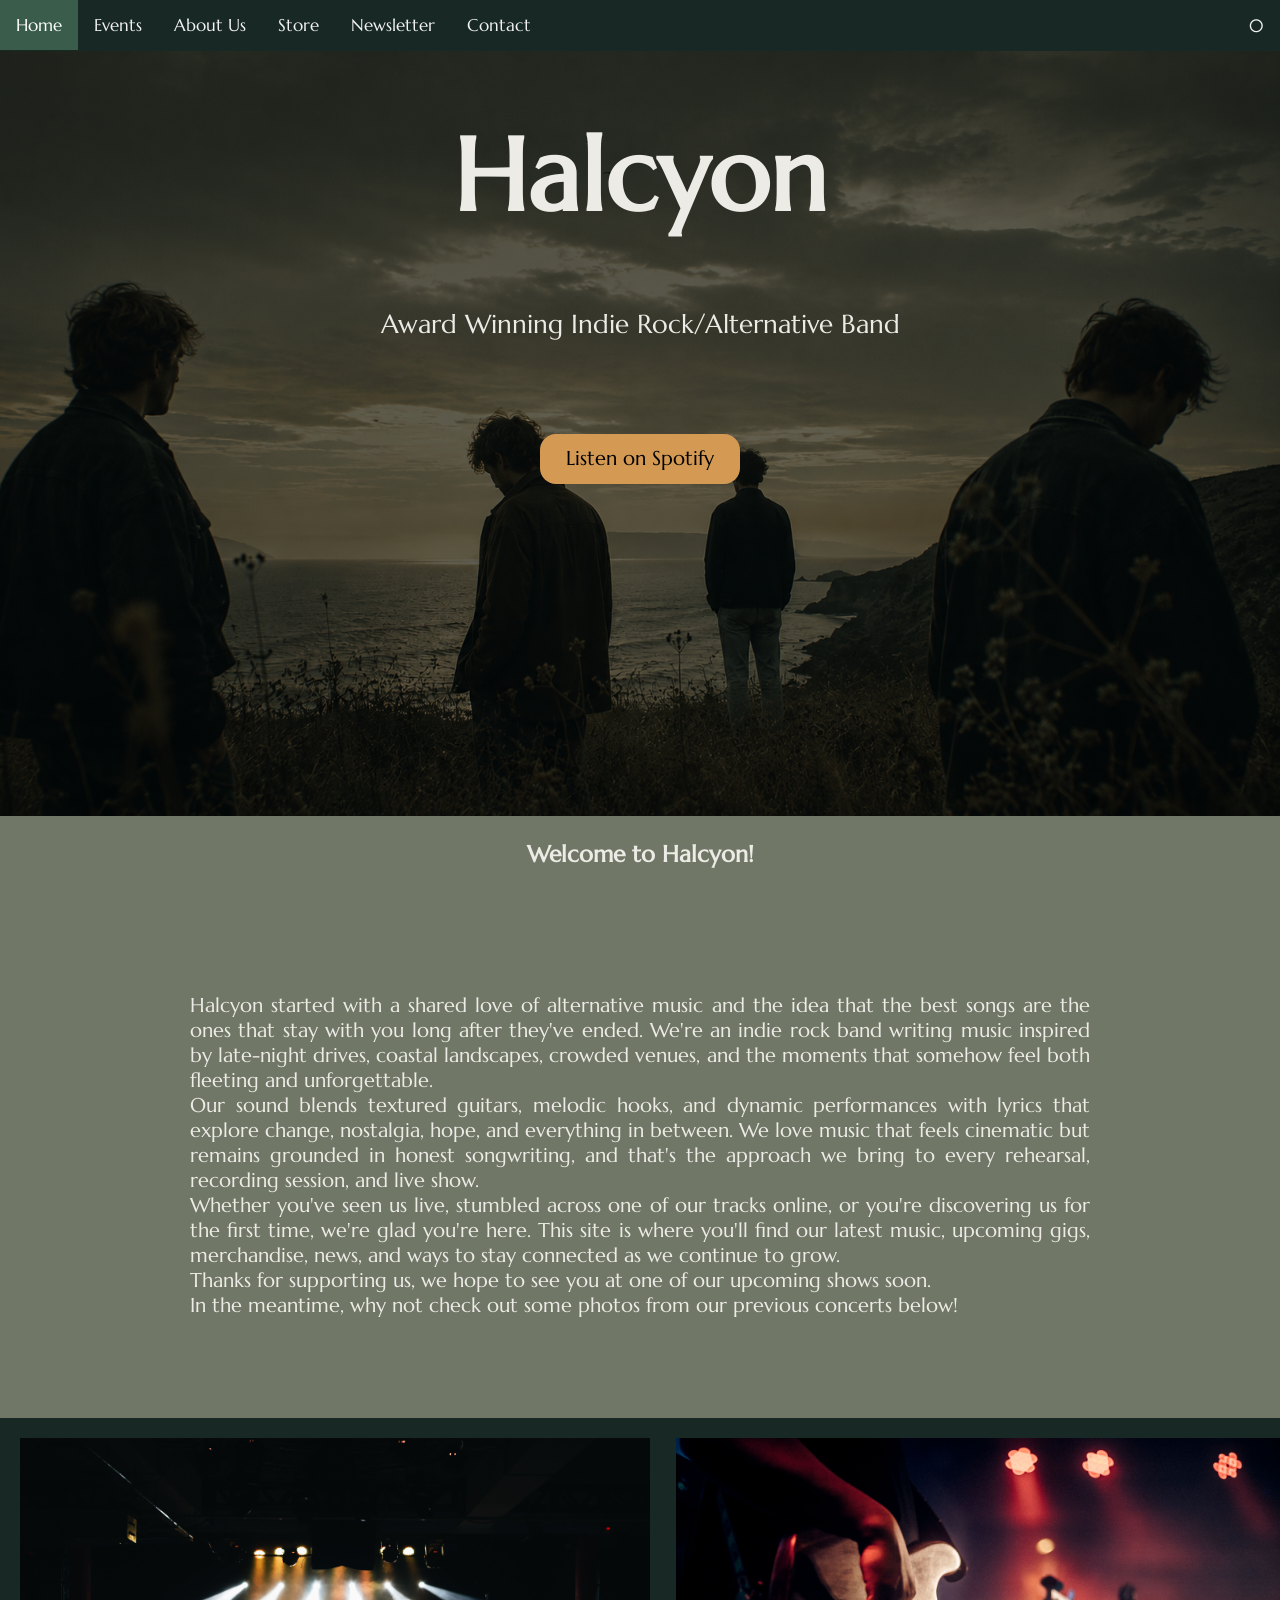
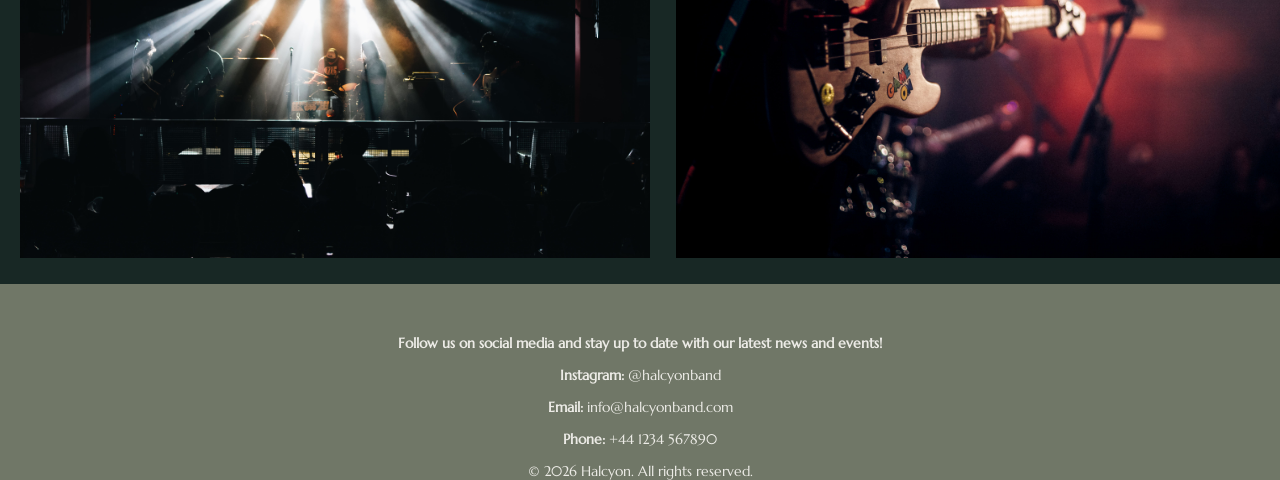
==== index.html @ 04b45594 "Changed header to dynamic" ====
<!DOCTYPE html>
    <head> 
        <script src="https://code.jquery.com/jquery-3.7.1.min.js"></script>
        <script src="js/main.js"></script>
        <link rel="stylesheet" type="text/css" href="css/styles-nav.css">
        <link rel="stylesheet" type="text/css" href="css/styles-home.css">
        <title> Halcyon Home </title>
        <link rel="icon" type="image/png" sizes="50x50" href="images/favicon.png">
        <link href='https://fonts.googleapis.com/css?family=Marcellus' rel='stylesheet'>
    </head>
    <body data-page="home">
        <div class="top-nav" id="siteHeader"></div>
        <div class = "hero-image">
            <div class = "hero-text">
                <h1 style = "font-size: 8vw;"> Halcyon </h1>
                <p style = "font-size: 2vw;"> Award Winning Indie Rock/Alternative Band </p>
            </div>
                <button class="button" onclick="openSpotify()">Listen on Spotify</button>
            </div>
        </div>
            <h3 style = "text-align: center;"> Welcome to Halcyon! </h3>
               <div class = "paragraph"> <p> Halcyon started with a shared love of alternative music and the idea that the best songs are the ones that stay with you long 
                    after they've ended. We're an indie rock band writing music inspired by late-night drives, coastal landscapes, crowded venues,
                    and the moments that somehow feel both fleeting and unforgettable. <br>
                    Our sound blends textured guitars, melodic hooks, and dynamic performances with lyrics that explore change, nostalgia, hope, and 
                    everything in between. We love music that feels cinematic but remains grounded in honest songwriting, and that's the approach we
                    bring to every rehearsal, recording session, and live show. <br> Whether you've seen us live, stumbled across one of our tracks
                    online, or you're discovering us for the first time, we're glad you're here. This site is where you'll find our latest music, 
                    upcoming gigs, merchandise, news, and ways to stay connected as we continue to grow.
                    <br> Thanks for supporting us, we hope to see you at one of our upcoming shows soon. 
                    <br> In the meantime, why not check out some photos from our previous 
                    concerts below! </p>
               </div>
               <div class="scroll-container">
                    <img src="images/concert.jpg" alt="Berlin Concert 2024">
                    <img src="images/concert-5.jpg" alt="Oslo Concert 2024">
                    <img src="images/concert-3.jpg" alt="Paris Concert 2024">
                    <img src="images/concert-4.jpg" alt="Barcelona Concert 2024">
                    <img src="images/concert-2.jpg" alt="Birmingham Concert 2025">
                    <img src="images/concert-6.jpg" alt="Florence Concert 2024">
                </div>
    </body> 
    <div id="siteFooter"></div>
</html>
---- css/styles-nav.css ----
footer {
    font-size: 14px;
    text-align: center;
    position: relative;
    left: 0;
    bottom: 0;
    width: 100%;
    font-family: var(--font-marcellus, 'Marcellus', serif);
}

.top-nav {
    overflow: hidden;
    background-color: var(--nav-bg, #182825);
    position: sticky;
    top: 0;
    z-index: 999;
}

.top-nav a {
    float: left;
    display: block;
    color: #f2f2f2;
    text-align: center;
    padding: 14px 16px;
    text-decoration: none;
    font-size: 17px;
    font-family: var(--font-marcellus, 'Marcellus', serif);
}

.top-nav a:hover {
    background-color: var(--accent-gold, #D49A54);
    color: black;
}

.top-nav a.active {
    background-color: var(--nav-active, #3A5C4A);
    color: white;
}

.top-nav a.cart-icon {
    float: right;
    font-size: 18px;
}
---- css/styles-home.css ----
body, html {
    font-size: 20px;
    background-color:#707767;
    font-family: 'Marcellus', serif;
    color: #ECEBE6;
    text-align: start;
    height: 100%;
    padding: 0;
    margin: 0;
}

footer {
    font-size: 14px;
    text-align: center;
    position: relative;
    left: 0;
    bottom: 0;
    width: 100%;
    font-family: 'Marcellus', serif;
}

.hero-image {
    background-image: linear-gradient(rgba(0, 0, 0, 0.5), rgba(0, 0, 0, 0.5)), url("../images/hero-image-v3.png");
    height: 85%;
    background-position: center;
    background-repeat: no-repeat;
    background-size: cover;
    position: relative;
}

.hero-text {
  text-align: center;
  position: absolute;
  top: 20%;
  left: 50%;
  transform: translate(-50%, -50%);
  color: #ECEBE6;
  font-family: 'Marcellus', serif;
}

.top-nav {
    overflow: hidden;
    background-color: #182825;
    position: sticky;
    top: 0;
    z-index: 999;
}

.top-nav a{
    float: left;
    display: block;
    color: #f2f2f2;
    text-align: center;
    padding: 14px 16px;
    text-decoration: none;
    font-size: 17px;
     font-family: 'Marcellus', serif;
}

.top-nav a:hover {
    background-color: #D49A54;
    color: black;
}

.top-nav a.active {
    background-color: #3A5C4A;
    color: white;
}

footer {
    font-size: 14px;
    text-align: center;
    position: relative;
    left: 0;
    bottom: 0;
    width: 100%;
    font-family: 'Marcellus', serif;
}

.hero-image {
    background-image: linear-gradient(rgba(0, 0, 0, 0.5), rgba(0, 0, 0, 0.5)), url("../images/hero-image-v3.png");
    height: 85%;
    background-position: center;
    background-repeat: no-repeat;
    background-size: cover;
    position: relative;
}

.hero-text {
  text-align: center;
  position: absolute;
  top: 20%;
  left: 50%;
  transform: translate(-50%, -50%);
  color: #ECEBE6;
  font-family: 'Marcellus', serif;
}

.top-nav {
    overflow: hidden;
    background-color: #182825;
    position: sticky;
    top: 0;
    z-index: 999;
}

.top-nav a{
    float: left;
    display: block;
    color: #f2f2f2;
    text-align: center;
    padding: 14px 16px;
    text-decoration: none;
    font-size: 17px;
    font-family: 'Marcellus', serif
}

.paragraph {
    padding-right: 20px;
    padding-left: 20px;
    text-align: justify;
    font-family: var(--font-marcellus);
    max-width: 900px;
    margin: auto;
    padding: 80px 30px;
}

.button {
  background-color: #D49A54;
  border: none;
  color: black;
  font-family: 'Marcellus', serif;
  padding: 10px 20px;
  text-align: center;
  text-decoration: none;
  display: inline-block;
  margin-left: auto;
  margin-right: auto;
  position: relative;
  top: 50%;
  cursor: pointer;
  border-radius: 16px;
  height: 50px;
  width: 200px;
  font-size: 20px;
  display: block;
}

.button:hover {
    background-color: #146FA1;
    color: black;
}

.scroll-container {
  background-color: #182825;
  overflow: auto;
  white-space: nowrap;
  padding: 10px;
}

.scroll-container img {
  padding: 10px;
  max-width: 50%;
  max-height: 50%;
  height: auto;
}

/* .parallax {
    background-image: linear-gradient(rgba(0, 0, 0, 0.5), rgba(0, 0, 0, 0.5)), url("../images/hero-image-v3.png");
    height: 85%;
    background-attachment: fixed;
    background-position: center;
    background-repeat: no-repeat;
    background-size: cover;
} */
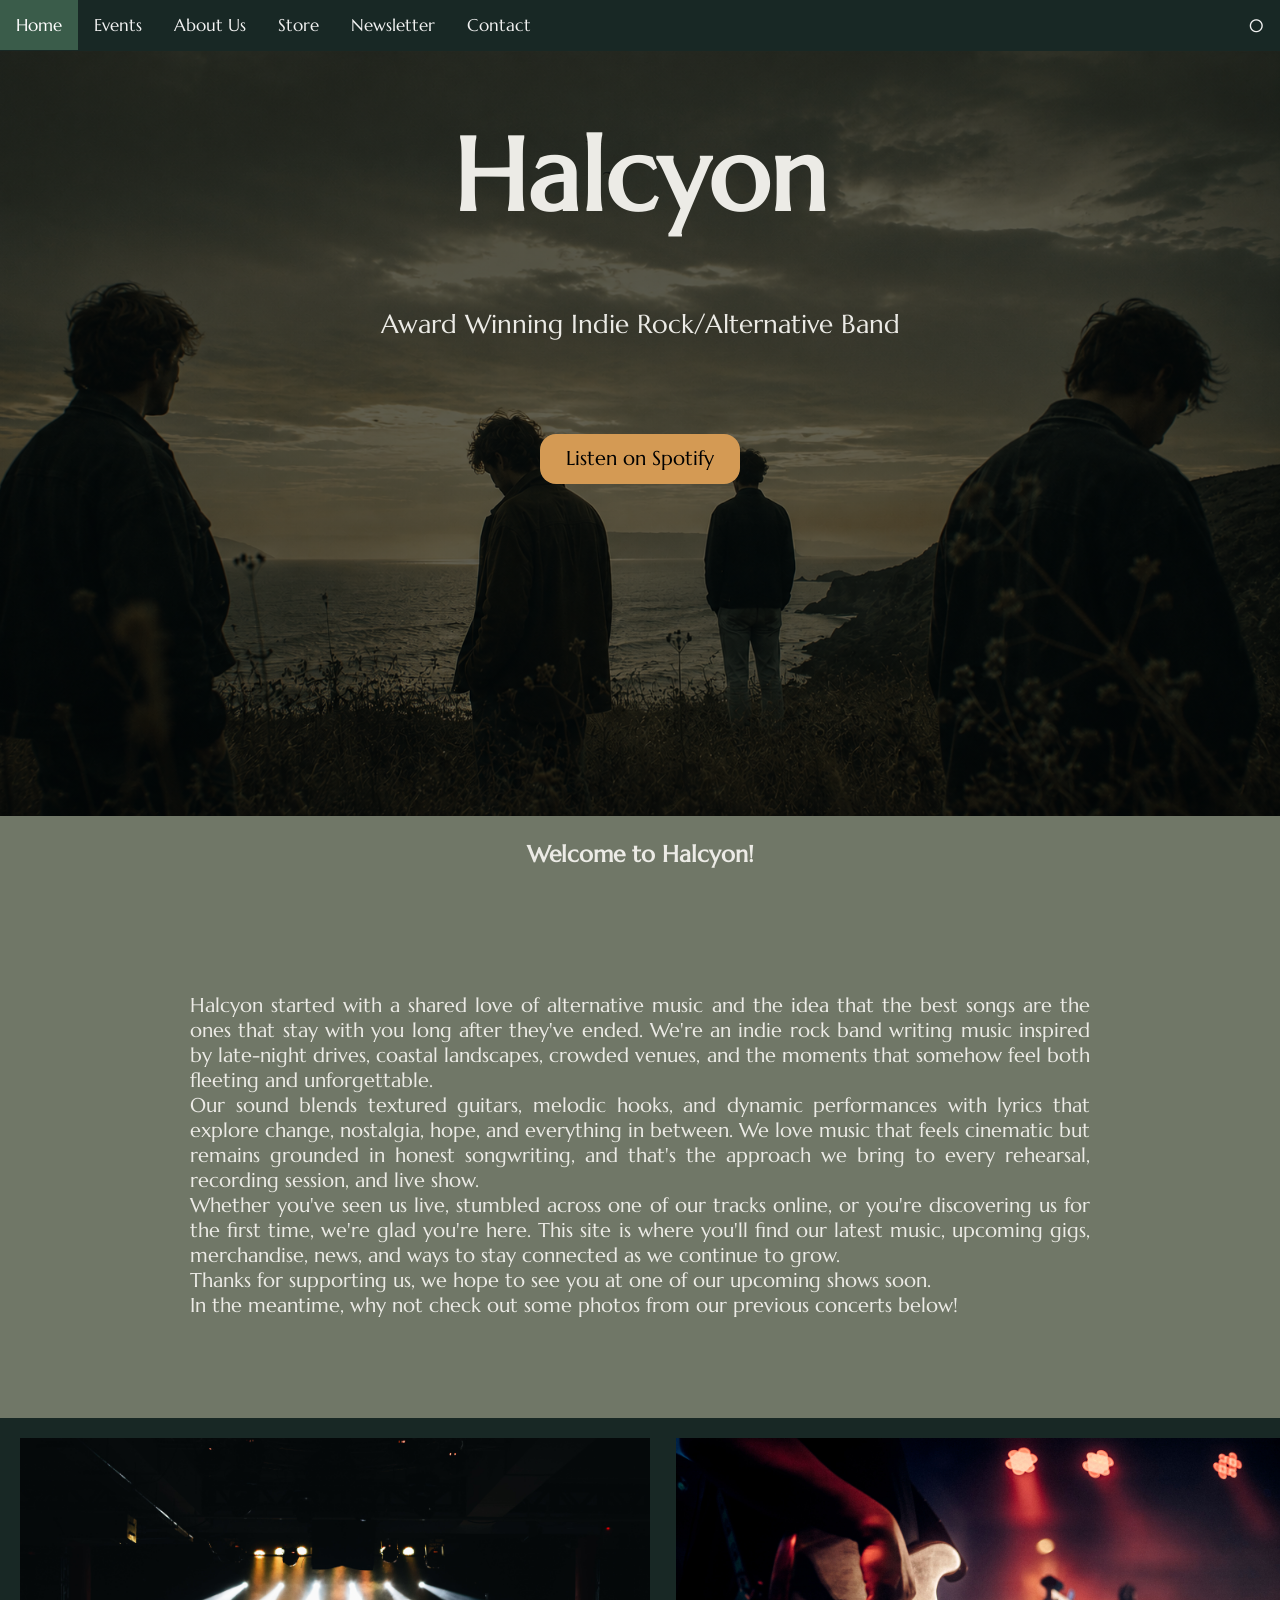
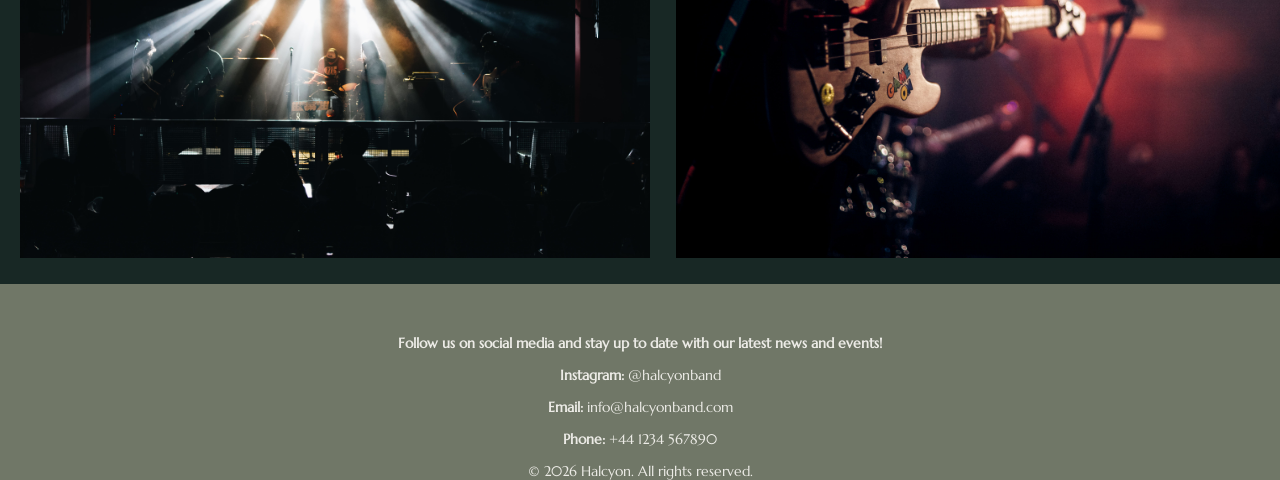
==== commit 43e5d00e: "Converted header and footer to <header> and <footer> tags" ====
--- a/index.html
+++ b/index.html
@@ -9,7 +9,7 @@
         <link href='https://fonts.googleapis.com/css?family=Marcellus' rel='stylesheet'>
     </head>
     <body data-page="home">
-        <div class="top-nav" id="siteHeader"></div>
+        <header id="siteHeader"></header>
         <div class = "hero-image">
             <div class = "hero-text">
                 <h1 style = "font-size: 8vw;"> Halcyon </h1>
@@ -39,6 +39,6 @@
                     <img src="images/concert-2.jpg" alt="Birmingham Concert 2025">
                     <img src="images/concert-6.jpg" alt="Florence Concert 2024">
                 </div>
+        <footer id="siteFooter"></footer>
     </body> 
-    <div id="siteFooter"></div>
 </html>
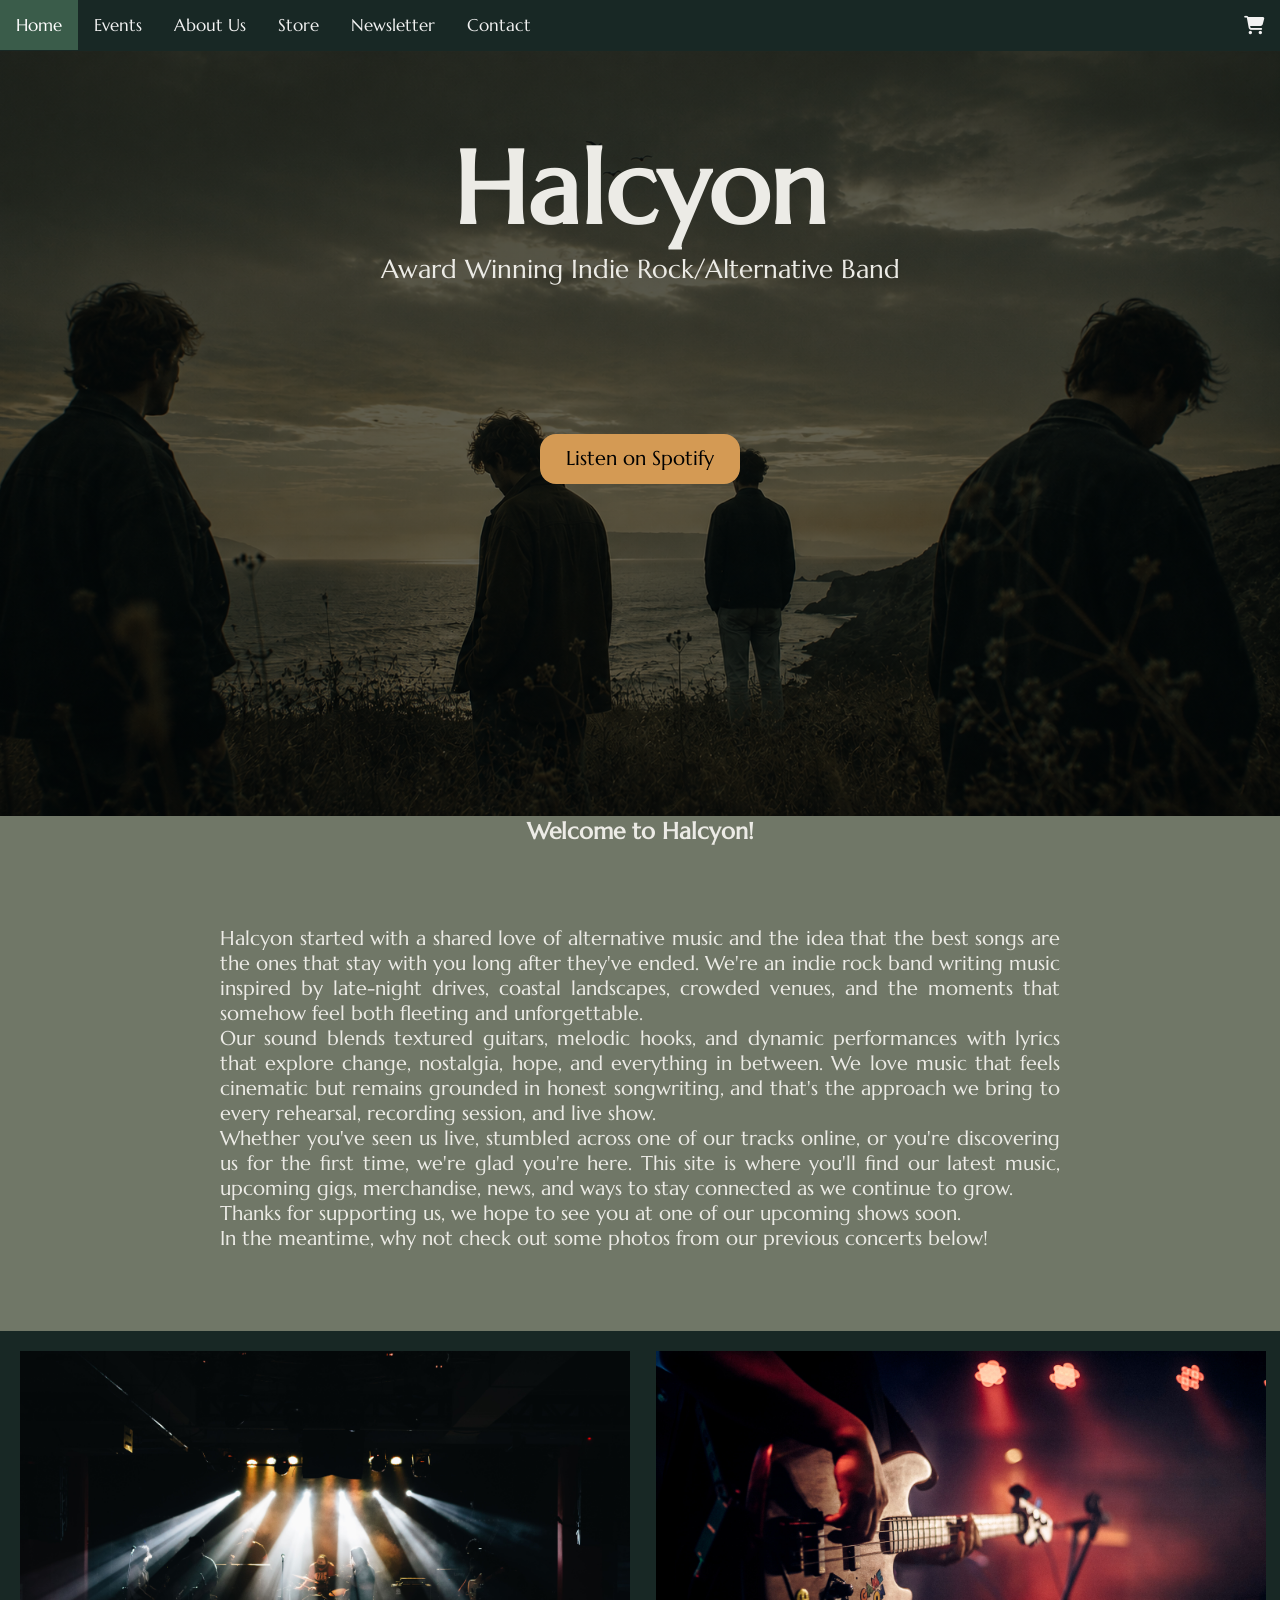
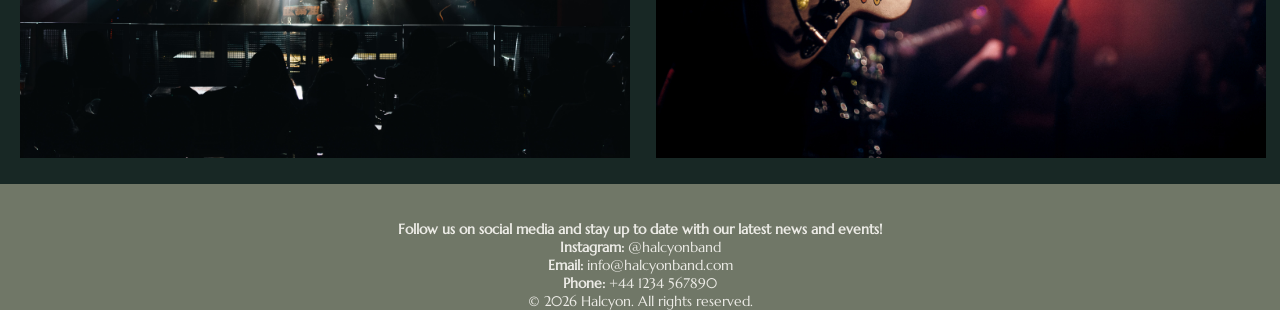
==== commit 71f1f868: "Fixed cart number icon" ====
--- a/index.html
+++ b/index.html
@@ -1,10 +1,15 @@
 <!DOCTYPE html>
+<html lang="en">
     <head> 
+        <meta charset="UTF-8">
+        <meta name="viewport" content="width=device-width, initial-scale=1.0">
+        <title> Halcyon Home </title>
         <script src="https://code.jquery.com/jquery-3.7.1.min.js"></script>
         <script src="js/main.js"></script>
+        <link rel="stylesheet" href="https://cdnjs.cloudflare.com/ajax/libs/font-awesome/6.5.1/css/all.min.css">
+        <link rel="stylesheet" type="text/css" href="css/styles.css">
         <link rel="stylesheet" type="text/css" href="css/styles-nav.css">
         <link rel="stylesheet" type="text/css" href="css/styles-home.css">
-        <title> Halcyon Home </title>
         <link rel="icon" type="image/png" sizes="50x50" href="images/favicon.png">
         <link href='https://fonts.googleapis.com/css?family=Marcellus' rel='stylesheet'>
     </head>
--- a/css/styles.css
+++ b/css/styles.css
@@ -0,0 +1,207 @@
+:root {
+    /* Brand & Theme Palette */
+    --bg-sage: #707767;
+    --text-cream: #ECEBE6;
+    --font-marcellus: 'Marcellus', serif;
+
+    /* Navigation & Footer */
+    --nav-bg: #182825;
+    --nav-active: #3A5C4A;
+
+    /* Card & Container Colors */
+    --card-cream: #ECEBE6;
+    --card-border: #585e50;
+    --input-bg: #ffffff;
+    --input-border: #707767;
+    --input-border-focus: #3A5C4A;
+    --divider-color: #c0c4b8;
+
+    /* Text Colors */
+    --text-dark: #182825;
+    --text-muted: #4a5043;
+    --placeholder-color: #6b7280;
+
+    /* Accent & Brand Colors */
+    --accent-forest: #3A5C4A;
+    --accent-gold: #D49A54;
+    --accent-blue: #146FA1;
+
+    /* State & Validation Colors */
+    --valid-green: #059669;
+    --error-red: #dc2626;
+    --error-bg: #fef2f2;
+    --error-text: #991b1b;
+}
+
+html {
+    scroll-behavior: smooth;
+}
+
+/* Global Resets & Base Typography */
+
+* {
+    box-sizing: border-box;
+    margin: 0;
+    padding: 0;
+}
+
+body, html {
+    background-color: var(--bg-sage);
+    color: var(--text-cream);
+    font-family: var(--font-marcellus);
+    height: 100%;
+    margin: 0;
+    padding: 0;
+}
+
+a {
+    text-decoration: none;
+}
+
+/* Shared Top Navigation */
+
+.top-nav {
+    overflow: hidden;
+    background-color: var(--nav-bg);
+    position: sticky;
+    top: 0;
+    z-index: 999;
+}
+
+.top-nav a {
+    float: left;
+    display: block;
+    color: #f2f2f2;
+    text-align: center;
+    padding: 14px 16px;
+    text-decoration: none;
+    font-size: 17px;
+    font-family: var(--font-marcellus);
+}
+
+.top-nav a:hover {
+    background-color: var(--accent-gold);
+    color: #000000;
+}
+
+.top-nav a.active {
+    background-color: var(--nav-active);
+    color: #ffffff;
+}
+
+.top-nav a.cart-icon {
+    float: right;
+    font-size: 18px;
+}
+
+/* Cart badge shown in header near cart icon */
+.top-nav a.cart-icon {
+    position: relative;
+}
+
+.nav-cart-badge {
+    position: absolute;
+    top: 4px;
+    right: 4px;
+    background-color: var(--accent-gold);
+    color: #000;
+    font-weight: 700;
+    min-width: 18px;
+    height: 18px;
+    line-height: 18px;
+    padding: 0 4px;
+    border-radius: 999px;
+    font-size: 11px;
+    text-align: center;
+    box-shadow: 0 2px 6px rgba(0,0,0,0.3);
+    pointer-events: none;
+    display: inline-block;
+}
+
+.nav-cart-badge.hidden {
+    display: none;
+}
+
+/* Shared Hero Banner */
+
+.hero-image {
+    background-image: linear-gradient(rgba(0, 0, 0, 0.5), rgba(0, 0, 0, 0.5)), url("../images/hero-image-v3.png");
+    height: 85%;
+    background-position: center;
+    background-repeat: no-repeat;
+    background-size: cover;
+    position: relative;
+}
+
+.hero-text {
+    text-align: center;
+    position: absolute;
+    top: 20%;
+    left: 50%;
+    transform: translate(-50%, -50%);
+    color: var(--text-cream);
+    font-family: var(--font-marcellus);
+}
+
+/* Brand Button */
+.button {
+    background-color: var(--accent-gold);
+    border: none;
+    color: #000000;
+    font-family: var(--font-marcellus);
+    padding: 10px 20px;
+    text-align: center;
+    text-decoration: none;
+    display: block;
+    margin-left: auto;
+    margin-right: auto;
+    position: relative;
+    top: 50%;
+    cursor: pointer;
+    border-radius: 16px;
+    height: 50px;
+    width: 200px;
+    font-size: 20px;
+    transition: background-color 0.2s ease;
+}
+
+.button:hover {
+    background-color: var(--accent-blue);
+    color: #ffffff;
+}
+
+/* Shared Footer */
+
+footer {
+    font-size: 14px;
+    text-align: center;
+    position: relative;
+    left: 0;
+    bottom: 0;
+    width: 100%;
+    font-family: var(--font-marcellus);
+}
+
+/* Helper Utilities */
+
+.hidden {
+    display: none !important;
+}
+
+.select-none {
+    user-select: none;
+    -webkit-user-select: none;
+}
+
+.text-required,
+.text-brand-amber {
+    color: var(--accent-gold);
+}
+
+.border-emerald-500 {
+    border-color: var(--valid-green) !important;
+}
+
+.border-red-500 {
+    border-color: var(--error-red) !important;
+}
--- a/css/styles-nav.css
+++ b/css/styles-nav.css
@@ -40,4 +40,28 @@
 .top-nav a.cart-icon {
     float: right;
     font-size: 18px;
+    position: relative;
+}
+
+.nav-cart-badge {
+    position: absolute;
+    top: 4px;
+    right: 4px;
+    background-color: var(--accent-gold, #D49A54);
+    color: #000;
+    font-weight: 700;
+    min-width: 18px;
+    height: 18px;
+    line-height: 18px;
+    padding: 0 4px;
+    border-radius: 999px;
+    font-size: 11px;
+    text-align: center;
+    box-shadow: 0 2px 6px rgba(0,0,0,0.3);
+    pointer-events: none;
+    display: inline-block;
+}
+
+.nav-cart-badge.hidden {
+    display: none !important;
 }
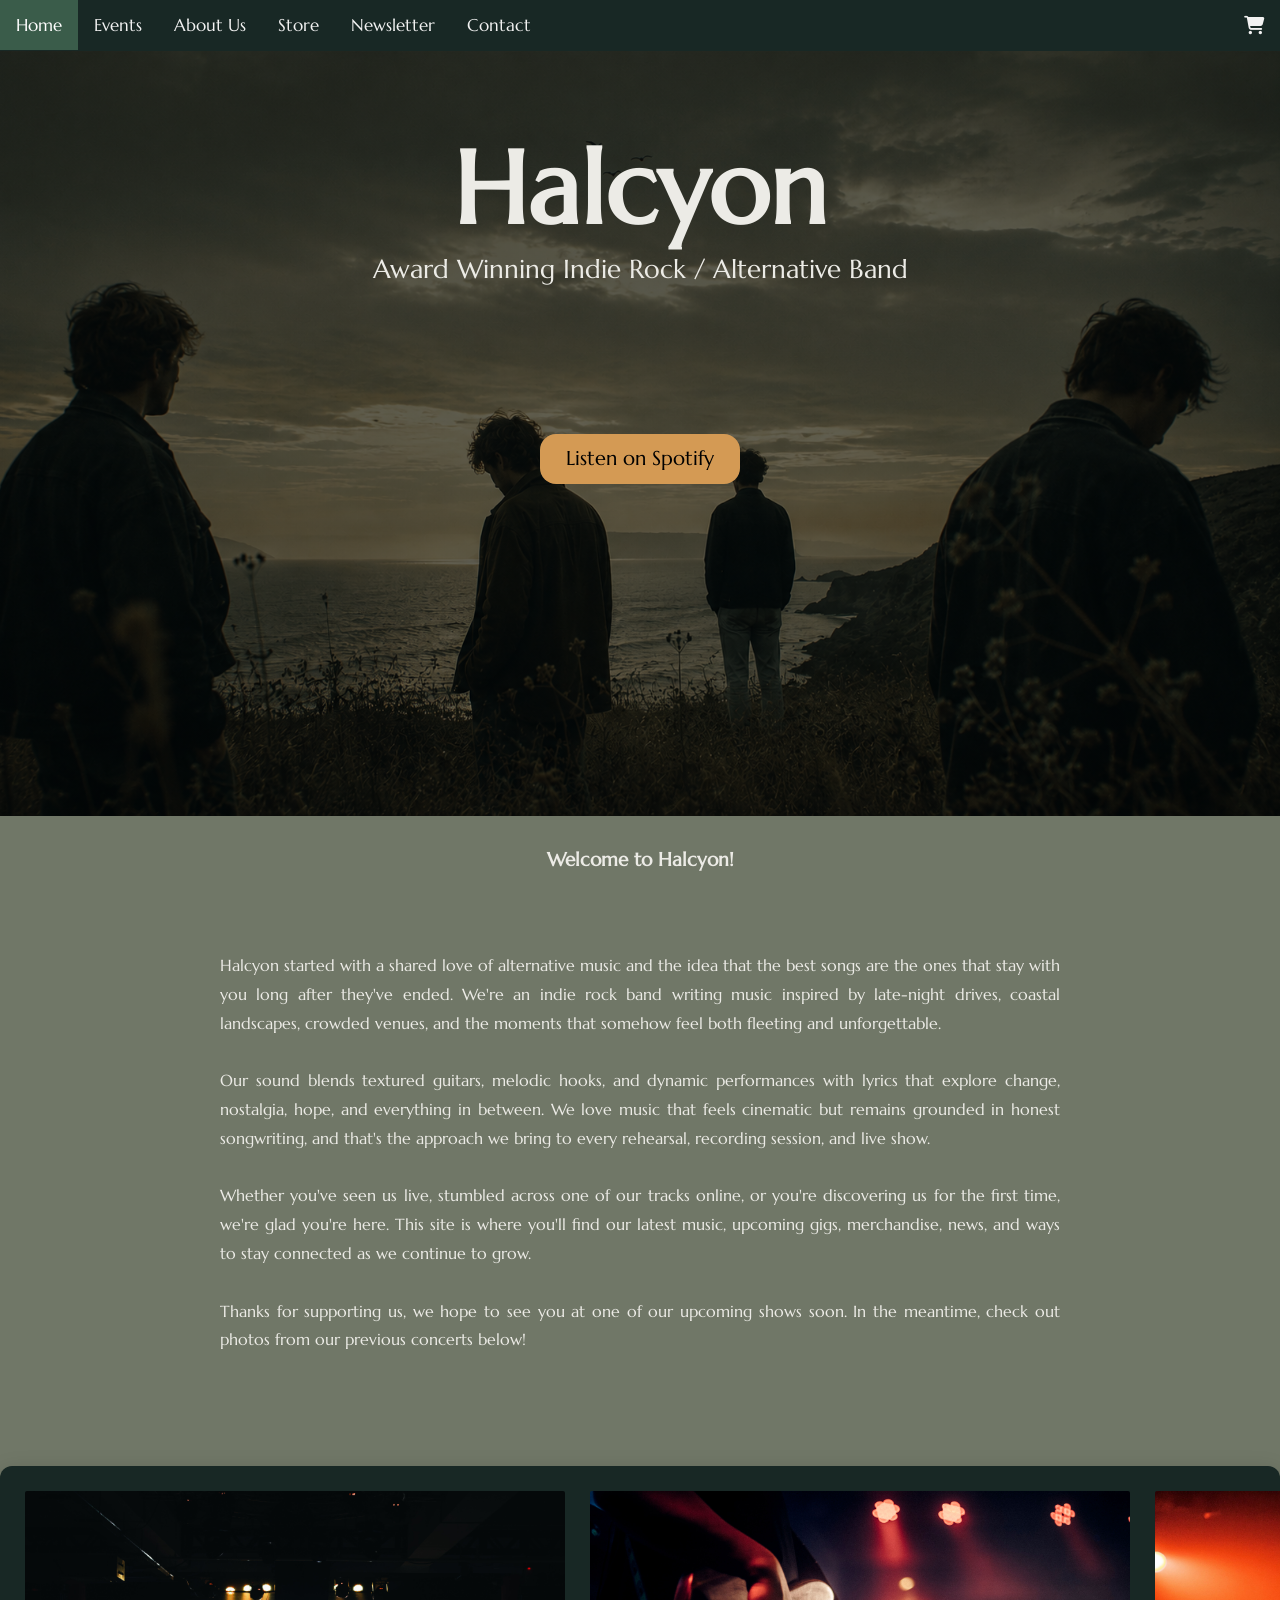
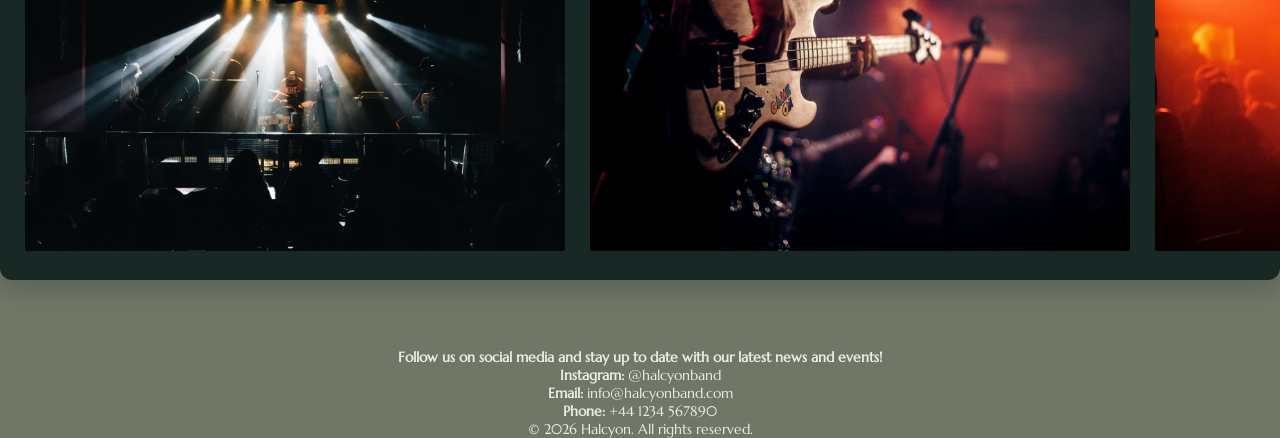
==== commit 8da58323: "Cleaned up" ====
--- a/index.html
+++ b/index.html
@@ -1,49 +1,65 @@
 <!DOCTYPE html>
 <html lang="en">
-    <head> 
-        <meta charset="UTF-8">
-        <meta name="viewport" content="width=device-width, initial-scale=1.0">
-        <title> Halcyon Home </title>
-        <script src="https://code.jquery.com/jquery-3.7.1.min.js"></script>
-        <script src="js/main.js"></script>
-        <link rel="stylesheet" href="https://cdnjs.cloudflare.com/ajax/libs/font-awesome/6.5.1/css/all.min.css">
-        <link rel="stylesheet" type="text/css" href="css/styles.css">
-        <link rel="stylesheet" type="text/css" href="css/styles-nav.css">
-        <link rel="stylesheet" type="text/css" href="css/styles-home.css">
-        <link rel="icon" type="image/png" sizes="50x50" href="images/favicon.png">
-        <link href='https://fonts.googleapis.com/css?family=Marcellus' rel='stylesheet'>
-    </head>
-    <body data-page="home">
-        <header id="siteHeader"></header>
-        <div class = "hero-image">
-            <div class = "hero-text">
-                <h1 style = "font-size: 8vw;"> Halcyon </h1>
-                <p style = "font-size: 2vw;"> Award Winning Indie Rock/Alternative Band </p>
+
+<head>
+    <meta charset="UTF-8">
+    <meta name="viewport" content="width=device-width, initial-scale=1.0">
+    <title>Halcyon - Official Home</title>
+    <meta name="description" content="Official website of Halcyon, an award-winning indie rock and alternative band. Find tour dates, music, merch, and news.">
+
+    <script src="https://code.jquery.com/jquery-3.7.1.min.js"></script>
+
+    <link rel="stylesheet" href="https://cdnjs.cloudflare.com/ajax/libs/font-awesome/6.5.1/css/all.min.css">
+    <link rel="stylesheet" type="text/css" href="css/styles.css">
+    <link rel="stylesheet" type="text/css" href="css/styles-nav.css">
+    <link rel="stylesheet" type="text/css" href="css/styles-home.css">
+
+    <link rel="icon" type="image/png" sizes="50x50" href="images/favicon.png">
+    <link href="https://fonts.googleapis.com/css?family=Marcellus" rel="stylesheet">
+</head>
+
+<body data-page="home">
+    <header id="siteHeader"></header>
+
+    <div class="hero-image">
+        <div class="hero-text">
+            <h1 style="font-size: 8vw;">Halcyon</h1>
+            <p style="font-size: 2vw;">Award Winning Indie Rock / Alternative Band</p>
+        </div>
+        <button class="button" onclick="openSpotify()">Listen on Spotify</button>
+    </div>
+
+    <main class="main-content">
+        <section class="home-intro" style="text-align: center; padding-top: 2rem;">
+            <h3>Welcome to Halcyon!</h3>
+            <div class="paragraph">
+                <p>
+                    Halcyon started with a shared love of alternative music and the idea that the best songs are the ones that stay with you long 
+                    after they've ended. We're an indie rock band writing music inspired by late-night drives, coastal landscapes, crowded venues, 
+                    and the moments that somehow feel both fleeting and unforgettable. <br><br>
+                    Our sound blends textured guitars, melodic hooks, and dynamic performances with lyrics that explore change, nostalgia, hope, and 
+                    everything in between. We love music that feels cinematic but remains grounded in honest songwriting, and that's the approach we 
+                    bring to every rehearsal, recording session, and live show. <br><br>
+                    Whether you've seen us live, stumbled across one of our tracks online, or you're discovering us for the first time, we're glad you're here. 
+                    This site is where you'll find our latest music, upcoming gigs, merchandise, news, and ways to stay connected as we continue to grow. <br><br>
+                    Thanks for supporting us, we hope to see you at one of our upcoming shows soon. In the meantime, check out photos from our previous concerts below!
+                </p>
             </div>
-                <button class="button" onclick="openSpotify()">Listen on Spotify</button>
-            </div>
-        </div>
-            <h3 style = "text-align: center;"> Welcome to Halcyon! </h3>
-               <div class = "paragraph"> <p> Halcyon started with a shared love of alternative music and the idea that the best songs are the ones that stay with you long 
-                    after they've ended. We're an indie rock band writing music inspired by late-night drives, coastal landscapes, crowded venues,
-                    and the moments that somehow feel both fleeting and unforgettable. <br>
-                    Our sound blends textured guitars, melodic hooks, and dynamic performances with lyrics that explore change, nostalgia, hope, and 
-                    everything in between. We love music that feels cinematic but remains grounded in honest songwriting, and that's the approach we
-                    bring to every rehearsal, recording session, and live show. <br> Whether you've seen us live, stumbled across one of our tracks
-                    online, or you're discovering us for the first time, we're glad you're here. This site is where you'll find our latest music, 
-                    upcoming gigs, merchandise, news, and ways to stay connected as we continue to grow.
-                    <br> Thanks for supporting us, we hope to see you at one of our upcoming shows soon. 
-                    <br> In the meantime, why not check out some photos from our previous 
-                    concerts below! </p>
-               </div>
-               <div class="scroll-container">
-                    <img src="images/concert.jpg" alt="Berlin Concert 2024">
-                    <img src="images/concert-5.jpg" alt="Oslo Concert 2024">
-                    <img src="images/concert-3.jpg" alt="Paris Concert 2024">
-                    <img src="images/concert-4.jpg" alt="Barcelona Concert 2024">
-                    <img src="images/concert-2.jpg" alt="Birmingham Concert 2025">
-                    <img src="images/concert-6.jpg" alt="Florence Concert 2024">
-                </div>
-        <footer id="siteFooter"></footer>
-    </body> 
+        </section>
+
+        <section class="scroll-container" aria-label="Concert photo gallery">
+            <img src="images/concert.jpg" alt="Berlin Concert 2024">
+            <img src="images/concert-5.jpg" alt="Oslo Concert 2024">
+            <img src="images/concert-3.jpg" alt="Paris Concert 2024">
+            <img src="images/concert-4.jpg" alt="Barcelona Concert 2024">
+            <img src="images/concert-2.jpg" alt="Birmingham Concert 2025">
+            <img src="images/concert-6.jpg" alt="Florence Concert 2024">
+        </section>
+    </main>
+
+    <footer id="siteFooter"></footer>
+
+    <script src="js/main.js"></script>
+</body>
+
 </html>
--- a/css/styles.css
+++ b/css/styles.css
@@ -152,17 +152,21 @@
     padding: 10px 20px;
     text-align: center;
     text-decoration: none;
+    display: inline-block;
+    cursor: pointer;
+    border-radius: 16px;
+    transition: background-color 0.2s ease;
+}
+
+.hero-image .button {
     display: block;
     margin-left: auto;
     margin-right: auto;
     position: relative;
     top: 50%;
-    cursor: pointer;
-    border-radius: 16px;
     height: 50px;
     width: 200px;
     font-size: 20px;
-    transition: background-color 0.2s ease;
 }
 
 .button:hover {
--- a/css/styles-nav.css
+++ b/css/styles-nav.css
@@ -1,16 +1,8 @@
-footer {
-    font-size: 14px;
-    text-align: center;
-    position: relative;
-    left: 0;
-    bottom: 0;
-    width: 100%;
-    font-family: var(--font-marcellus, 'Marcellus', serif);
-}
+/* Navigation & Shared Header Styling */
 
 .top-nav {
     overflow: hidden;
-    background-color: var(--nav-bg, #182825);
+    background-color: var(--nav-bg);
     position: sticky;
     top: 0;
     z-index: 999;
@@ -24,17 +16,17 @@
     padding: 14px 16px;
     text-decoration: none;
     font-size: 17px;
-    font-family: var(--font-marcellus, 'Marcellus', serif);
+    font-family: var(--font-marcellus);
 }
 
 .top-nav a:hover {
-    background-color: var(--accent-gold, #D49A54);
-    color: black;
+    background-color: var(--accent-gold);
+    color: #000000;
 }
 
 .top-nav a.active {
-    background-color: var(--nav-active, #3A5C4A);
-    color: white;
+    background-color: var(--nav-active);
+    color: #ffffff;
 }
 
 .top-nav a.cart-icon {
@@ -47,8 +39,8 @@
     position: absolute;
     top: 4px;
     right: 4px;
-    background-color: var(--accent-gold, #D49A54);
-    color: #000;
+    background-color: var(--accent-gold);
+    color: #000000;
     font-weight: 700;
     min-width: 18px;
     height: 18px;
@@ -57,7 +49,7 @@
     border-radius: 999px;
     font-size: 11px;
     text-align: center;
-    box-shadow: 0 2px 6px rgba(0,0,0,0.3);
+    box-shadow: 0 2px 6px rgba(0, 0, 0, 0.3);
     pointer-events: none;
     display: inline-block;
 }
--- a/css/styles-home.css
+++ b/css/styles-home.css
@@ -1,177 +1,34 @@
-
-
-body, html {
-    font-size: 20px;
-    background-color:#707767;
-    font-family: 'Marcellus', serif;
-    color: #ECEBE6;
-    text-align: start;
-    height: 100%;
-    padding: 0;
-    margin: 0;
-}
-
-footer {
-    font-size: 14px;
-    text-align: center;
-    position: relative;
-    left: 0;
-    bottom: 0;
-    width: 100%;
-    font-family: 'Marcellus', serif;
-}
-
-.hero-image {
-    background-image: linear-gradient(rgba(0, 0, 0, 0.5), rgba(0, 0, 0, 0.5)), url("../images/hero-image-v3.png");
-    height: 85%;
-    background-position: center;
-    background-repeat: no-repeat;
-    background-size: cover;
-    position: relative;
-}
-
-.hero-text {
-  text-align: center;
-  position: absolute;
-  top: 20%;
-  left: 50%;
-  transform: translate(-50%, -50%);
-  color: #ECEBE6;
-  font-family: 'Marcellus', serif;
-}
-
-.top-nav {
-    overflow: hidden;
-    background-color: #182825;
-    position: sticky;
-    top: 0;
-    z-index: 999;
-}
-
-.top-nav a{
-    float: left;
-    display: block;
-    color: #f2f2f2;
-    text-align: center;
-    padding: 14px 16px;
-    text-decoration: none;
-    font-size: 17px;
-     font-family: 'Marcellus', serif;
-}
-
-.top-nav a:hover {
-    background-color: #D49A54;
-    color: black;
-}
-
-.top-nav a.active {
-    background-color: #3A5C4A;
-    color: white;
-}
-
-footer {
-    font-size: 14px;
-    text-align: center;
-    position: relative;
-    left: 0;
-    bottom: 0;
-    width: 100%;
-    font-family: 'Marcellus', serif;
-}
-
-.hero-image {
-    background-image: linear-gradient(rgba(0, 0, 0, 0.5), rgba(0, 0, 0, 0.5)), url("../images/hero-image-v3.png");
-    height: 85%;
-    background-position: center;
-    background-repeat: no-repeat;
-    background-size: cover;
-    position: relative;
-}
-
-.hero-text {
-  text-align: center;
-  position: absolute;
-  top: 20%;
-  left: 50%;
-  transform: translate(-50%, -50%);
-  color: #ECEBE6;
-  font-family: 'Marcellus', serif;
-}
-
-.top-nav {
-    overflow: hidden;
-    background-color: #182825;
-    position: sticky;
-    top: 0;
-    z-index: 999;
-}
-
-.top-nav a{
-    float: left;
-    display: block;
-    color: #f2f2f2;
-    text-align: center;
-    padding: 14px 16px;
-    text-decoration: none;
-    font-size: 17px;
-    font-family: 'Marcellus', serif
-}
+/* Home Page Custom Styles */
 
 .paragraph {
-    padding-right: 20px;
-    padding-left: 20px;
+    padding: 80px 30px;
     text-align: justify;
     font-family: var(--font-marcellus);
     max-width: 900px;
     margin: auto;
-    padding: 80px 30px;
-}
-
-.button {
-  background-color: #D49A54;
-  border: none;
-  color: black;
-  font-family: 'Marcellus', serif;
-  padding: 10px 20px;
-  text-align: center;
-  text-decoration: none;
-  display: inline-block;
-  margin-left: auto;
-  margin-right: auto;
-  position: relative;
-  top: 50%;
-  cursor: pointer;
-  border-radius: 16px;
-  height: 50px;
-  width: 200px;
-  font-size: 20px;
-  display: block;
-}
-
-.button:hover {
-    background-color: #146FA1;
-    color: black;
+    line-height: 1.8;
 }
 
 .scroll-container {
-  background-color: #182825;
-  overflow: auto;
-  white-space: nowrap;
-  padding: 10px;
+    background-color: var(--nav-bg);
+    overflow: auto;
+    white-space: nowrap;
+    padding: 15px;
+    border-radius: 12px;
+    margin: 2rem 0;
+    box-shadow: 0 8px 24px rgba(0, 0, 0, 0.2);
 }
 
 .scroll-container img {
-  padding: 10px;
-  max-width: 50%;
-  max-height: 50%;
-  height: auto;
+    padding: 10px;
+    max-width: 45%;
+    max-height: 380px;
+    height: auto;
+    border-radius: 12px;
+    object-fit: cover;
+    transition: transform 0.3s ease;
 }
 
-/* .parallax {
-    background-image: linear-gradient(rgba(0, 0, 0, 0.5), rgba(0, 0, 0, 0.5)), url("../images/hero-image-v3.png");
-    height: 85%;
-    background-attachment: fixed;
-    background-position: center;
-    background-repeat: no-repeat;
-    background-size: cover;
-} */
+.scroll-container img:hover {
+    transform: scale(1.02);
+}
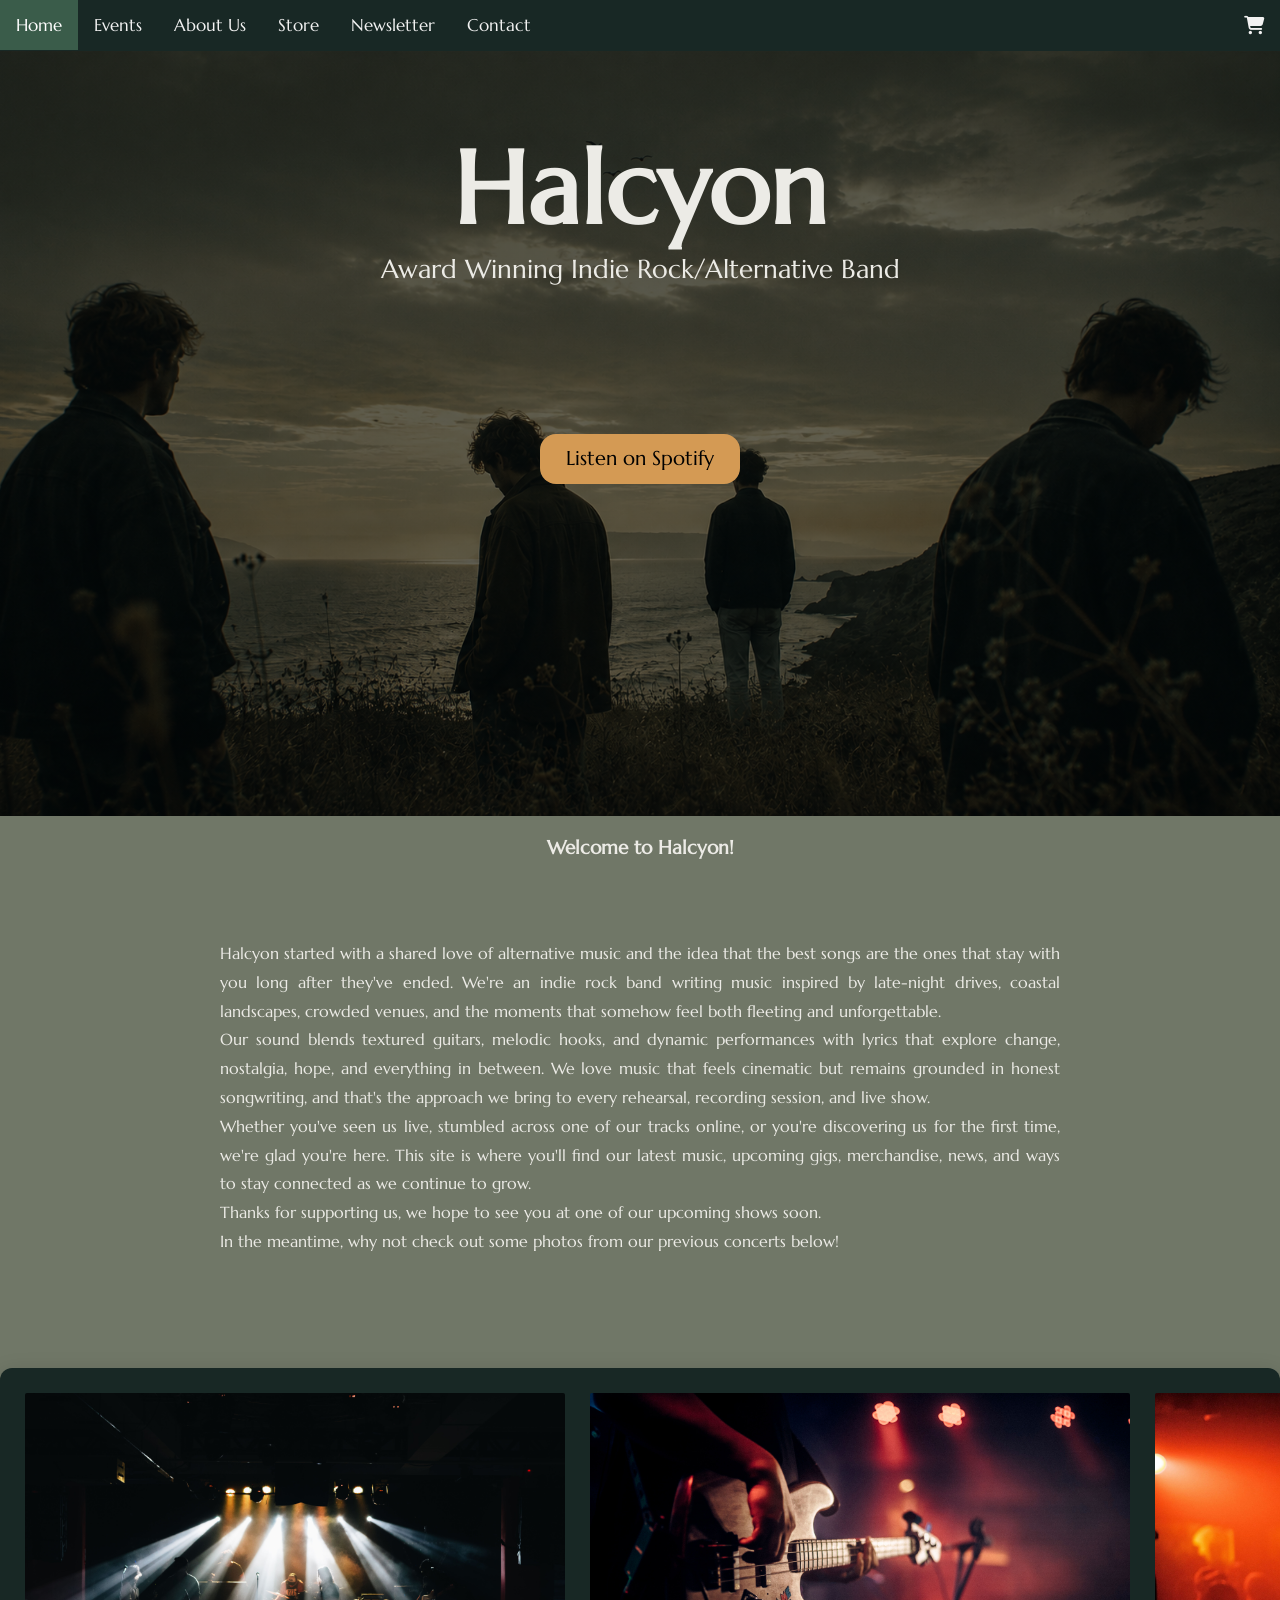
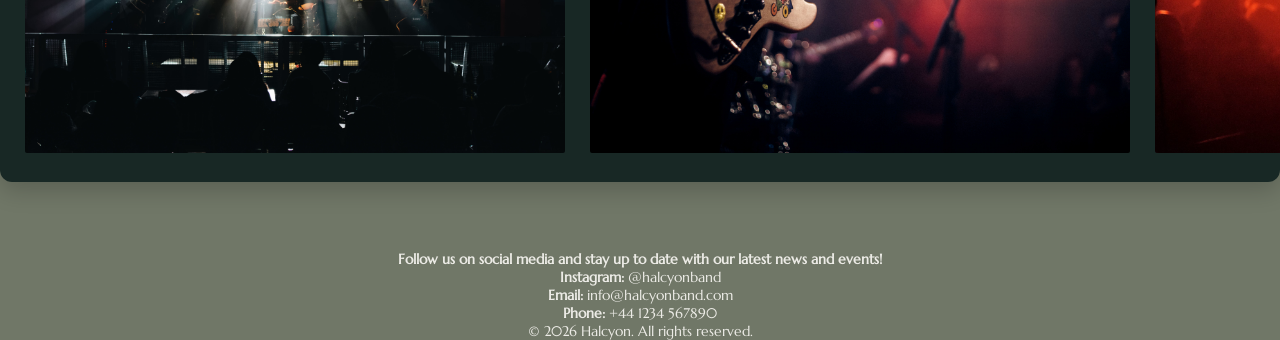
==== commit b33adfcc: "replacing index-home.html to index.html" ====
--- a/index.html
+++ b/index.html
@@ -4,62 +4,54 @@
 <head>
     <meta charset="UTF-8">
     <meta name="viewport" content="width=device-width, initial-scale=1.0">
-    <title>Halcyon - Official Home</title>
-    <meta name="description" content="Official website of Halcyon, an award-winning indie rock and alternative band. Find tour dates, music, merch, and news.">
+    <title>Home - Halcyon</title>
 
     <script src="https://code.jquery.com/jquery-3.7.1.min.js"></script>
+    <script src="js/main.js"></script>
 
-    <link rel="stylesheet" href="https://cdnjs.cloudflare.com/ajax/libs/font-awesome/6.5.1/css/all.min.css">
     <link rel="stylesheet" type="text/css" href="css/styles.css">
     <link rel="stylesheet" type="text/css" href="css/styles-nav.css">
     <link rel="stylesheet" type="text/css" href="css/styles-home.css">
 
     <link rel="icon" type="image/png" sizes="50x50" href="images/favicon.png">
+    <link rel="stylesheet" href="https://cdnjs.cloudflare.com/ajax/libs/font-awesome/6.5.1/css/all.min.css">
     <link href="https://fonts.googleapis.com/css?family=Marcellus" rel="stylesheet">
 </head>
 
 <body data-page="home">
-    <header id="siteHeader"></header>
-
+    <div class="top-nav" id="siteHeader"></div>
     <div class="hero-image">
         <div class="hero-text">
-            <h1 style="font-size: 8vw;">Halcyon</h1>
-            <p style="font-size: 2vw;">Award Winning Indie Rock / Alternative Band</p>
+            <h1 style = "font-size: 8vw;"> Halcyon </h1>
+            <p style = "font-size: 2vw;"> Award Winning Indie Rock/Alternative Band </p>
         </div>
-        <button class="button" onclick="openSpotify()">Listen on Spotify</button>
+                <button class="button" onclick="openSpotify()">Listen on Spotify</button>
+        </div>
     </div>
-
-    <main class="main-content">
-        <section class="home-intro" style="text-align: center; padding-top: 2rem;">
-            <h3>Welcome to Halcyon!</h3>
-            <div class="paragraph">
-                <p>
-                    Halcyon started with a shared love of alternative music and the idea that the best songs are the ones that stay with you long 
-                    after they've ended. We're an indie rock band writing music inspired by late-night drives, coastal landscapes, crowded venues, 
-                    and the moments that somehow feel both fleeting and unforgettable. <br><br>
+        <br>
+        <h3 style = "text-align: center;"> Welcome to Halcyon! </h3>
+               <div class = "paragraph"> <p> Halcyon started with a shared love of alternative music and the idea that the best songs are the ones that stay with you long 
+                    after they've ended. We're an indie rock band writing music inspired by late-night drives, coastal landscapes, crowded venues,
+                    and the moments that somehow feel both fleeting and unforgettable. <br>
                     Our sound blends textured guitars, melodic hooks, and dynamic performances with lyrics that explore change, nostalgia, hope, and 
-                    everything in between. We love music that feels cinematic but remains grounded in honest songwriting, and that's the approach we 
-                    bring to every rehearsal, recording session, and live show. <br><br>
-                    Whether you've seen us live, stumbled across one of our tracks online, or you're discovering us for the first time, we're glad you're here. 
-                    This site is where you'll find our latest music, upcoming gigs, merchandise, news, and ways to stay connected as we continue to grow. <br><br>
-                    Thanks for supporting us, we hope to see you at one of our upcoming shows soon. In the meantime, check out photos from our previous concerts below!
-                </p>
-            </div>
-        </section>
-
-        <section class="scroll-container" aria-label="Concert photo gallery">
-            <img src="images/concert.jpg" alt="Berlin Concert 2024">
-            <img src="images/concert-5.jpg" alt="Oslo Concert 2024">
-            <img src="images/concert-3.jpg" alt="Paris Concert 2024">
-            <img src="images/concert-4.jpg" alt="Barcelona Concert 2024">
-            <img src="images/concert-2.jpg" alt="Birmingham Concert 2025">
-            <img src="images/concert-6.jpg" alt="Florence Concert 2024">
-        </section>
-    </main>
-
-    <footer id="siteFooter"></footer>
-
-    <script src="js/main.js"></script>
-</body>
-
+                    everything in between. We love music that feels cinematic but remains grounded in honest songwriting, and that's the approach we
+                    bring to every rehearsal, recording session, and live show. <br> Whether you've seen us live, stumbled across one of our tracks
+                    online, or you're discovering us for the first time, we're glad you're here. This site is where you'll find our latest music, 
+                    upcoming gigs, merchandise, news, and ways to stay connected as we continue to grow.
+                    <br> Thanks for supporting us, we hope to see you at one of our upcoming shows soon. 
+                    <br> In the meantime, why not check out some photos from our previous 
+                    concerts below! </p>
+               </div>
+               <div class="scroll-container">
+                    <img src="images/concert.jpg" alt="Berlin Concert 2024">
+                    <img src="images/concert-5.jpg" alt="Oslo Concert 2024">
+                    <img src="images/concert-3.jpg" alt="Paris Concert 2024">
+                    <img src="images/concert-4.jpg" alt="Barcelona Concert 2024">
+                    <img src="images/concert-2.jpg" alt="Birmingham Concert 2025">
+                    <img src="images/concert-6.jpg" alt="Florence Concert 2024">
+                </div>
+    </body> 
+    <footer>
+    <div id="siteFooter"></div>
+    </footer>
 </html>
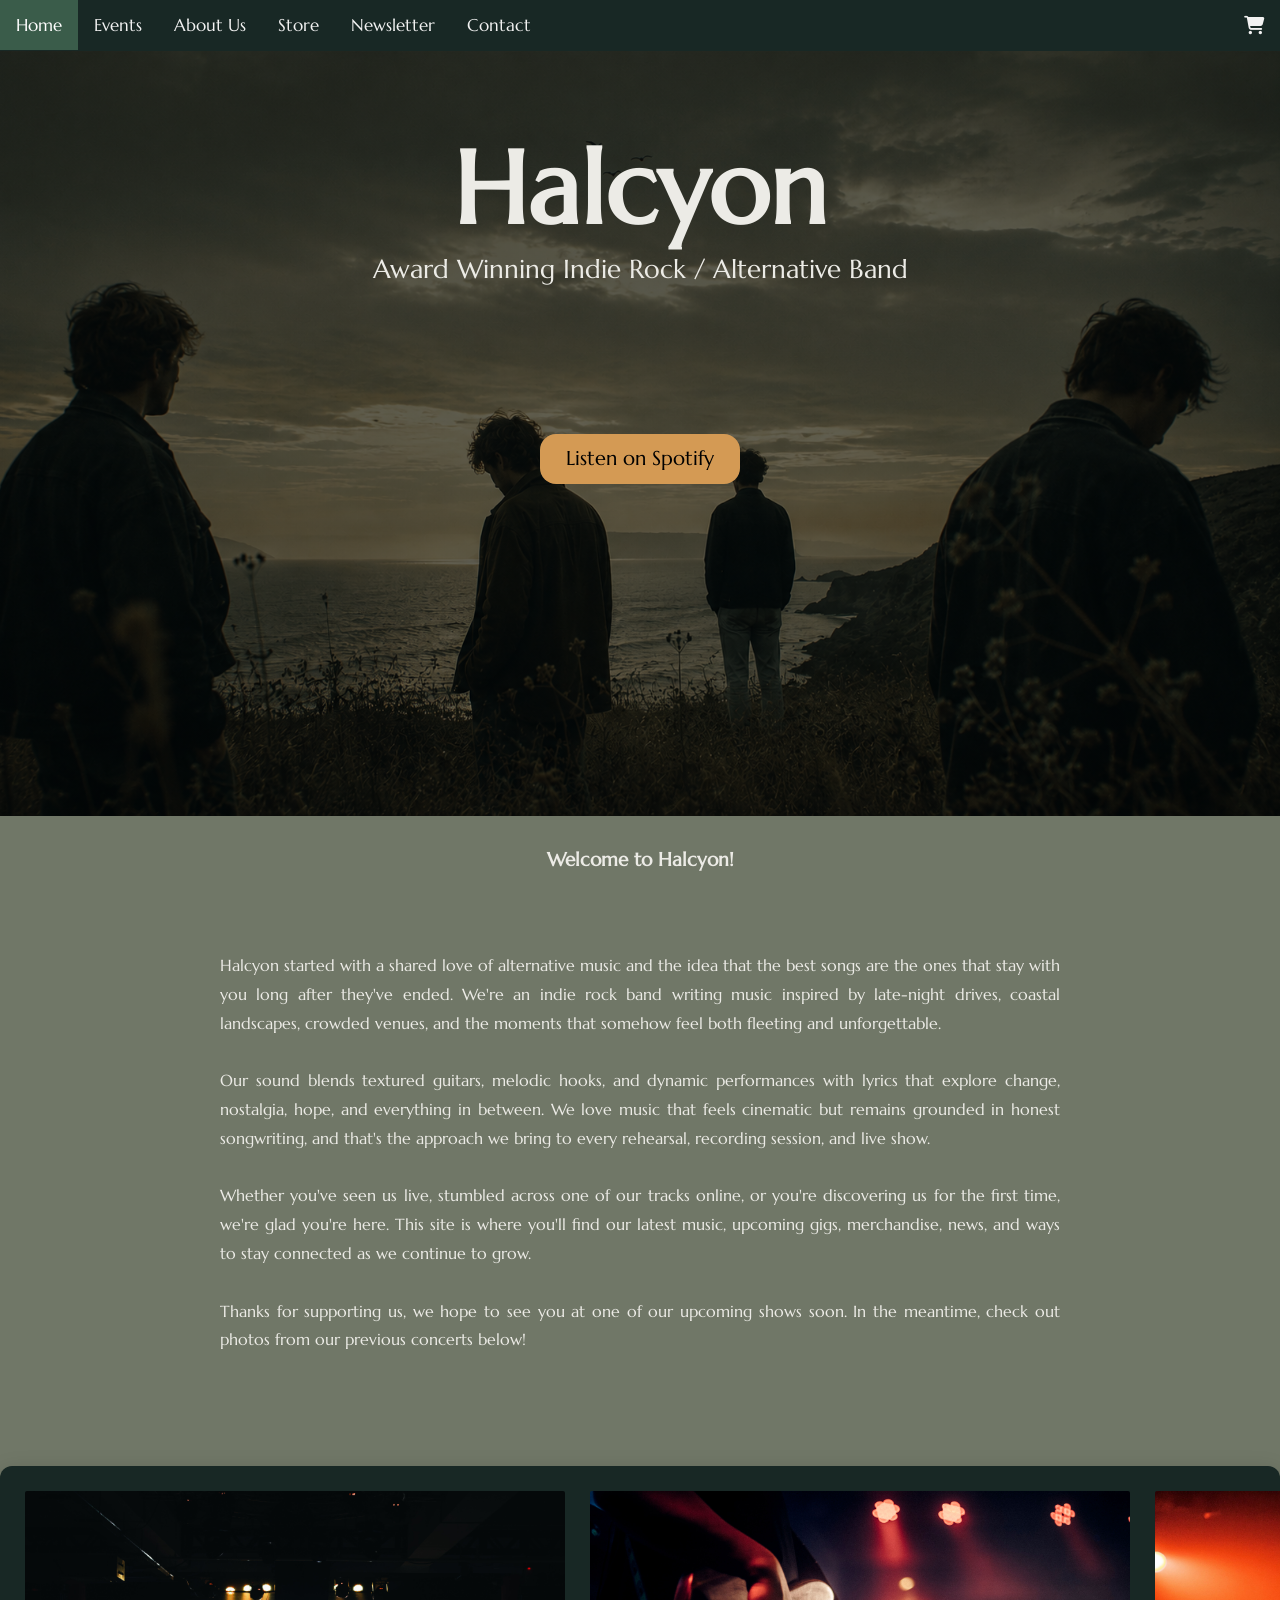
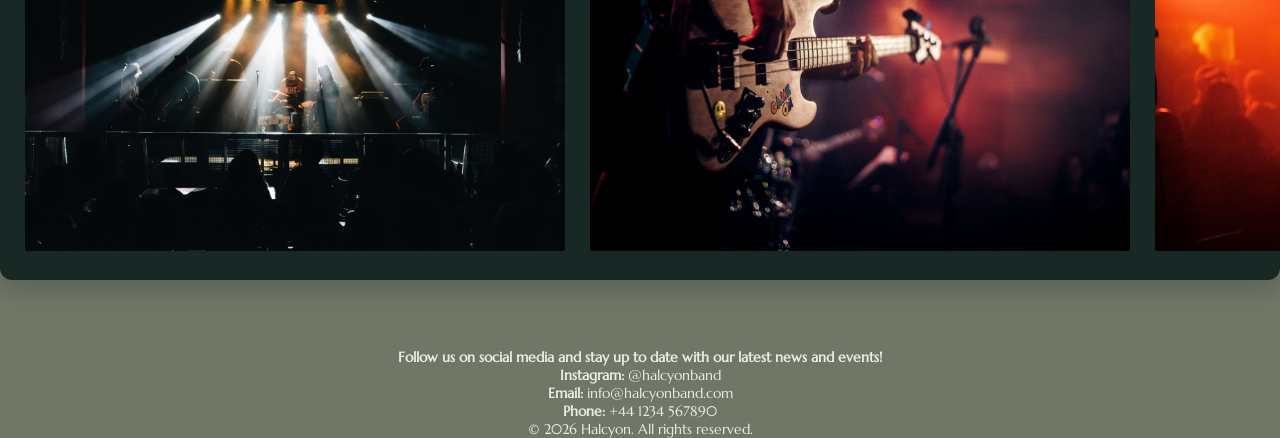
==== commit 52bc0578: "Merge branch 'main' into rebecca/event-waitlist_upcoming-events" ====
--- a/index.html
+++ b/index.html
@@ -4,54 +4,62 @@
 <head>
     <meta charset="UTF-8">
     <meta name="viewport" content="width=device-width, initial-scale=1.0">
-    <title>Home - Halcyon</title>
+    <title>Halcyon - Official Home</title>
+    <meta name="description" content="Official website of Halcyon, an award-winning indie rock and alternative band. Find tour dates, music, merch, and news.">
 
     <script src="https://code.jquery.com/jquery-3.7.1.min.js"></script>
-    <script src="js/main.js"></script>
 
+    <link rel="stylesheet" href="https://cdnjs.cloudflare.com/ajax/libs/font-awesome/6.5.1/css/all.min.css">
     <link rel="stylesheet" type="text/css" href="css/styles.css">
     <link rel="stylesheet" type="text/css" href="css/styles-nav.css">
     <link rel="stylesheet" type="text/css" href="css/styles-home.css">
 
     <link rel="icon" type="image/png" sizes="50x50" href="images/favicon.png">
-    <link rel="stylesheet" href="https://cdnjs.cloudflare.com/ajax/libs/font-awesome/6.5.1/css/all.min.css">
     <link href="https://fonts.googleapis.com/css?family=Marcellus" rel="stylesheet">
 </head>
 
 <body data-page="home">
-    <div class="top-nav" id="siteHeader"></div>
+    <header id="siteHeader"></header>
+
     <div class="hero-image">
         <div class="hero-text">
-            <h1 style = "font-size: 8vw;"> Halcyon </h1>
-            <p style = "font-size: 2vw;"> Award Winning Indie Rock/Alternative Band </p>
+            <h1 style="font-size: 8vw;">Halcyon</h1>
+            <p style="font-size: 2vw;">Award Winning Indie Rock / Alternative Band</p>
         </div>
-                <button class="button" onclick="openSpotify()">Listen on Spotify</button>
-        </div>
+        <button class="button" onclick="openSpotify()">Listen on Spotify</button>
     </div>
-        <br>
-        <h3 style = "text-align: center;"> Welcome to Halcyon! </h3>
-               <div class = "paragraph"> <p> Halcyon started with a shared love of alternative music and the idea that the best songs are the ones that stay with you long 
-                    after they've ended. We're an indie rock band writing music inspired by late-night drives, coastal landscapes, crowded venues,
-                    and the moments that somehow feel both fleeting and unforgettable. <br>
+
+    <main class="main-content">
+        <section class="home-intro" style="text-align: center; padding-top: 2rem;">
+            <h3>Welcome to Halcyon!</h3>
+            <div class="paragraph">
+                <p>
+                    Halcyon started with a shared love of alternative music and the idea that the best songs are the ones that stay with you long 
+                    after they've ended. We're an indie rock band writing music inspired by late-night drives, coastal landscapes, crowded venues, 
+                    and the moments that somehow feel both fleeting and unforgettable. <br><br>
                     Our sound blends textured guitars, melodic hooks, and dynamic performances with lyrics that explore change, nostalgia, hope, and 
-                    everything in between. We love music that feels cinematic but remains grounded in honest songwriting, and that's the approach we
-                    bring to every rehearsal, recording session, and live show. <br> Whether you've seen us live, stumbled across one of our tracks
-                    online, or you're discovering us for the first time, we're glad you're here. This site is where you'll find our latest music, 
-                    upcoming gigs, merchandise, news, and ways to stay connected as we continue to grow.
-                    <br> Thanks for supporting us, we hope to see you at one of our upcoming shows soon. 
-                    <br> In the meantime, why not check out some photos from our previous 
-                    concerts below! </p>
-               </div>
-               <div class="scroll-container">
-                    <img src="images/concert.jpg" alt="Berlin Concert 2024">
-                    <img src="images/concert-5.jpg" alt="Oslo Concert 2024">
-                    <img src="images/concert-3.jpg" alt="Paris Concert 2024">
-                    <img src="images/concert-4.jpg" alt="Barcelona Concert 2024">
-                    <img src="images/concert-2.jpg" alt="Birmingham Concert 2025">
-                    <img src="images/concert-6.jpg" alt="Florence Concert 2024">
-                </div>
-    </body> 
-    <footer>
-    <div id="siteFooter"></div>
-    </footer>
+                    everything in between. We love music that feels cinematic but remains grounded in honest songwriting, and that's the approach we 
+                    bring to every rehearsal, recording session, and live show. <br><br>
+                    Whether you've seen us live, stumbled across one of our tracks online, or you're discovering us for the first time, we're glad you're here. 
+                    This site is where you'll find our latest music, upcoming gigs, merchandise, news, and ways to stay connected as we continue to grow. <br><br>
+                    Thanks for supporting us, we hope to see you at one of our upcoming shows soon. In the meantime, check out photos from our previous concerts below!
+                </p>
+            </div>
+        </section>
+
+        <section class="scroll-container" aria-label="Concert photo gallery">
+            <img src="images/concert.jpg" alt="Berlin Concert 2024">
+            <img src="images/concert-5.jpg" alt="Oslo Concert 2024">
+            <img src="images/concert-3.jpg" alt="Paris Concert 2024">
+            <img src="images/concert-4.jpg" alt="Barcelona Concert 2024">
+            <img src="images/concert-2.jpg" alt="Birmingham Concert 2025">
+            <img src="images/concert-6.jpg" alt="Florence Concert 2024">
+        </section>
+    </main>
+
+    <footer id="siteFooter"></footer>
+
+    <script src="js/main.js"></script>
+</body>
+
 </html>
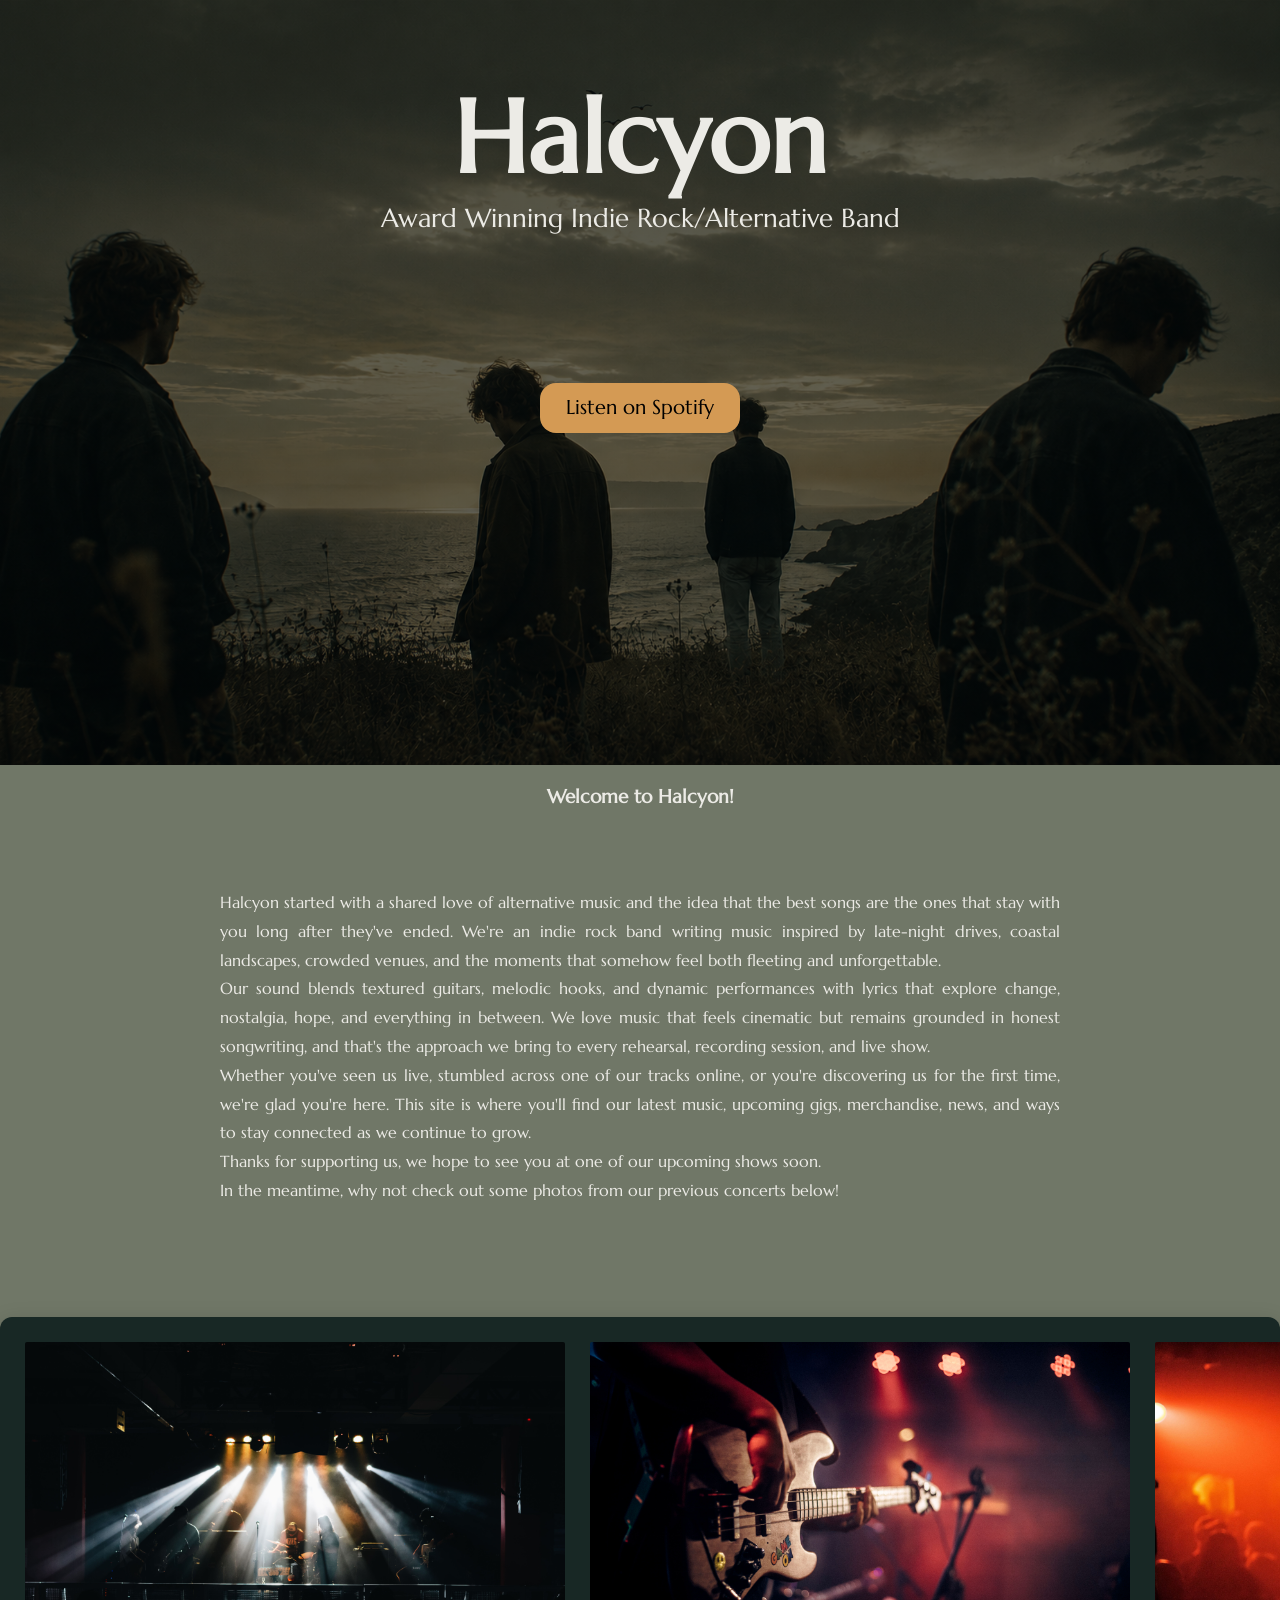
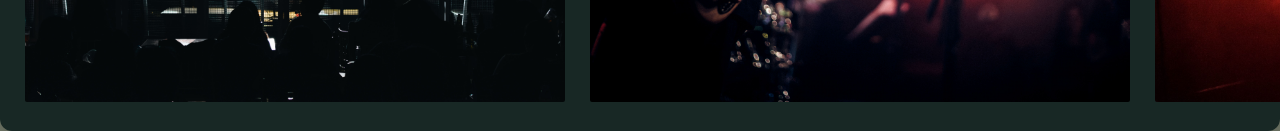
==== commit 1af4e322: "Merge branch 'main' into rhianna" ====
--- a/index.html
+++ b/index.html
@@ -23,43 +23,36 @@
 
     <div class="hero-image">
         <div class="hero-text">
-            <h1 style="font-size: 8vw;">Halcyon</h1>
-            <p style="font-size: 2vw;">Award Winning Indie Rock / Alternative Band</p>
+            <h1 style = "font-size: 8vw;"> Halcyon </h1>
+            <p style = "font-size: 2vw;"> Award Winning Indie Rock/Alternative Band </p>
         </div>
-        <button class="button" onclick="openSpotify()">Listen on Spotify</button>
+                <button class="button" onclick="openSpotify()">Listen on Spotify</button>
+        </div>
     </div>
-
-    <main class="main-content">
-        <section class="home-intro" style="text-align: center; padding-top: 2rem;">
-            <h3>Welcome to Halcyon!</h3>
-            <div class="paragraph">
-                <p>
-                    Halcyon started with a shared love of alternative music and the idea that the best songs are the ones that stay with you long 
-                    after they've ended. We're an indie rock band writing music inspired by late-night drives, coastal landscapes, crowded venues, 
-                    and the moments that somehow feel both fleeting and unforgettable. <br><br>
+        <br>
+        <h3 style = "text-align: center;"> Welcome to Halcyon! </h3>
+               <div class = "paragraph"> <p> Halcyon started with a shared love of alternative music and the idea that the best songs are the ones that stay with you long 
+                    after they've ended. We're an indie rock band writing music inspired by late-night drives, coastal landscapes, crowded venues,
+                    and the moments that somehow feel both fleeting and unforgettable. <br>
                     Our sound blends textured guitars, melodic hooks, and dynamic performances with lyrics that explore change, nostalgia, hope, and 
-                    everything in between. We love music that feels cinematic but remains grounded in honest songwriting, and that's the approach we 
-                    bring to every rehearsal, recording session, and live show. <br><br>
-                    Whether you've seen us live, stumbled across one of our tracks online, or you're discovering us for the first time, we're glad you're here. 
-                    This site is where you'll find our latest music, upcoming gigs, merchandise, news, and ways to stay connected as we continue to grow. <br><br>
-                    Thanks for supporting us, we hope to see you at one of our upcoming shows soon. In the meantime, check out photos from our previous concerts below!
-                </p>
-            </div>
-        </section>
-
-        <section class="scroll-container" aria-label="Concert photo gallery">
-            <img src="images/concert.jpg" alt="Berlin Concert 2024">
-            <img src="images/concert-5.jpg" alt="Oslo Concert 2024">
-            <img src="images/concert-3.jpg" alt="Paris Concert 2024">
-            <img src="images/concert-4.jpg" alt="Barcelona Concert 2024">
-            <img src="images/concert-2.jpg" alt="Birmingham Concert 2025">
-            <img src="images/concert-6.jpg" alt="Florence Concert 2024">
-        </section>
-    </main>
-
-    <footer id="siteFooter"></footer>
-
-    <script src="js/main.js"></script>
-</body>
-
+                    everything in between. We love music that feels cinematic but remains grounded in honest songwriting, and that's the approach we
+                    bring to every rehearsal, recording session, and live show. <br> Whether you've seen us live, stumbled across one of our tracks
+                    online, or you're discovering us for the first time, we're glad you're here. This site is where you'll find our latest music, 
+                    upcoming gigs, merchandise, news, and ways to stay connected as we continue to grow.
+                    <br> Thanks for supporting us, we hope to see you at one of our upcoming shows soon. 
+                    <br> In the meantime, why not check out some photos from our previous 
+                    concerts below! </p>
+               </div>
+               <div class="scroll-container">
+                    <img src="images/concert.jpg" alt="Berlin Concert 2024">
+                    <img src="images/concert-5.jpg" alt="Oslo Concert 2024">
+                    <img src="images/concert-3.jpg" alt="Paris Concert 2024">
+                    <img src="images/concert-4.jpg" alt="Barcelona Concert 2024">
+                    <img src="images/concert-2.jpg" alt="Birmingham Concert 2025">
+                    <img src="images/concert-6.jpg" alt="Florence Concert 2024">
+                </div>
+    </body> 
+    <footer>
+      <div id="siteFooter"></div>
+    </footer>
 </html>
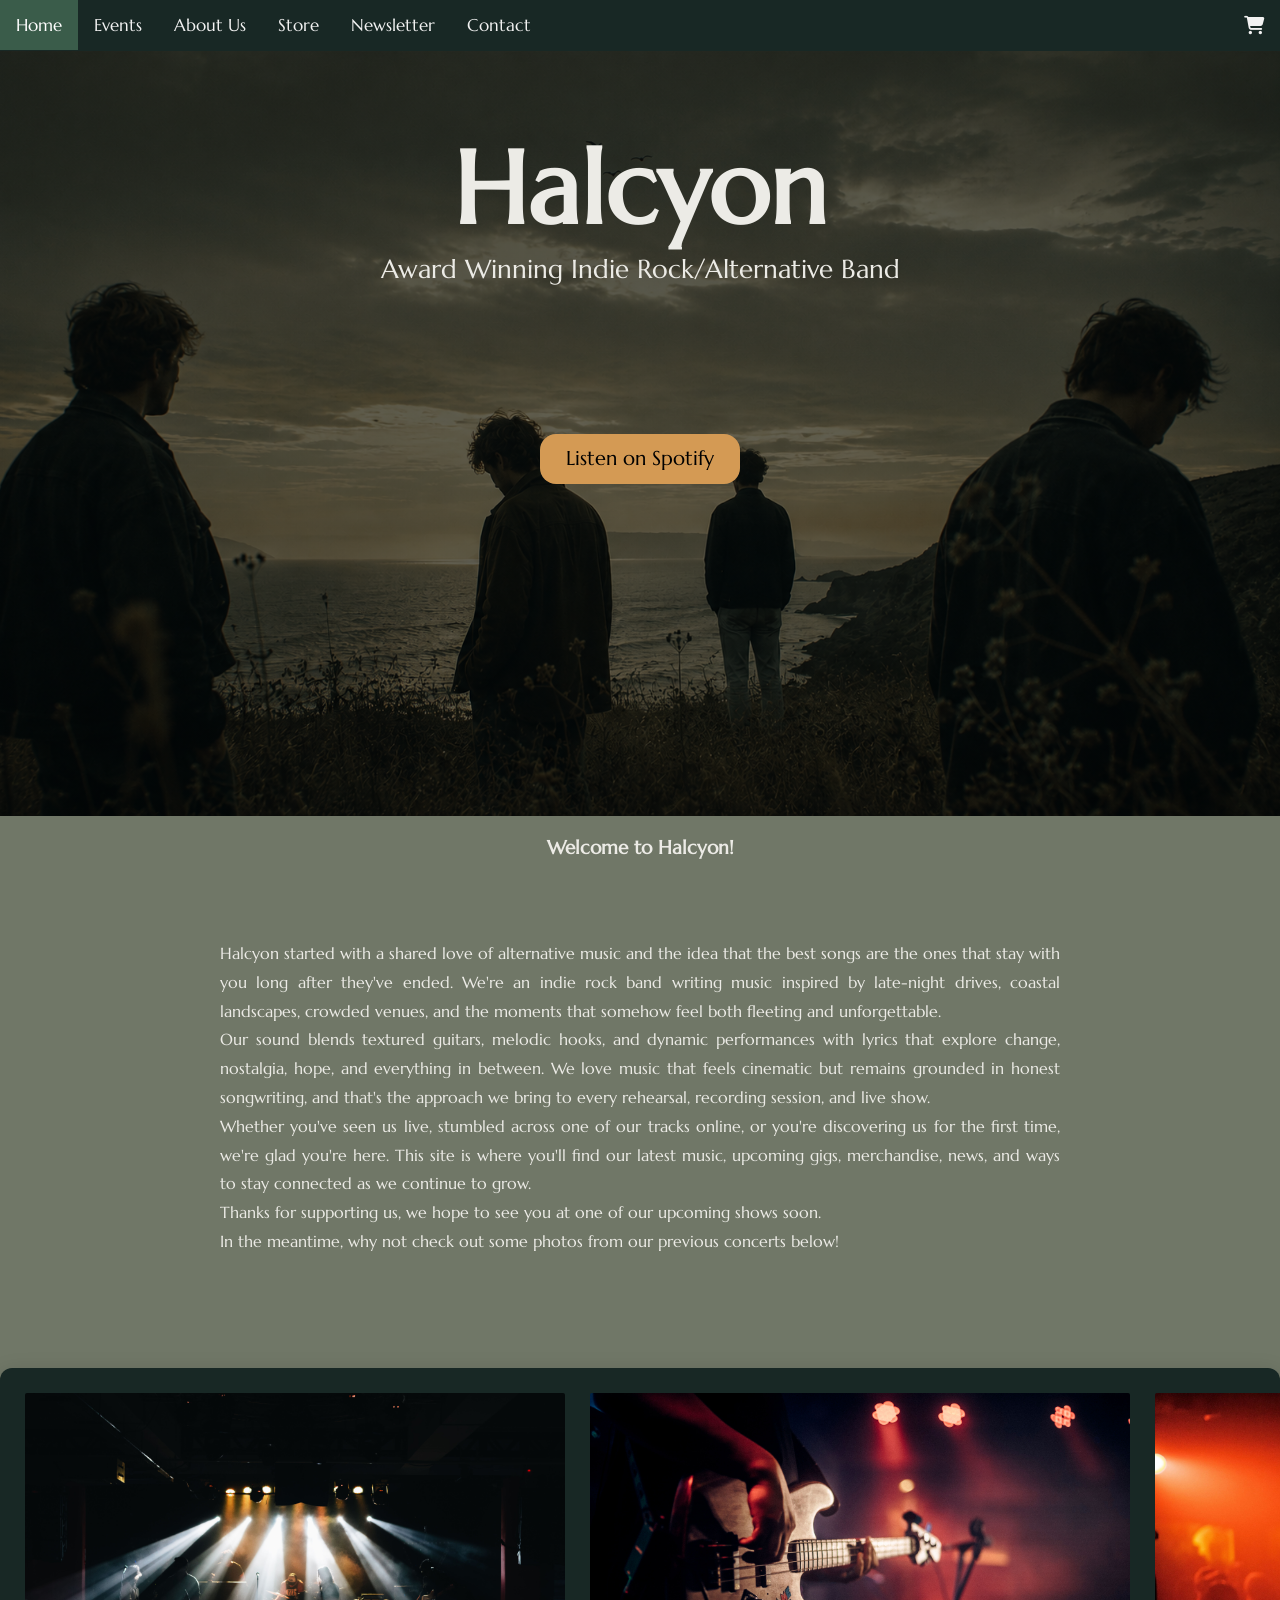
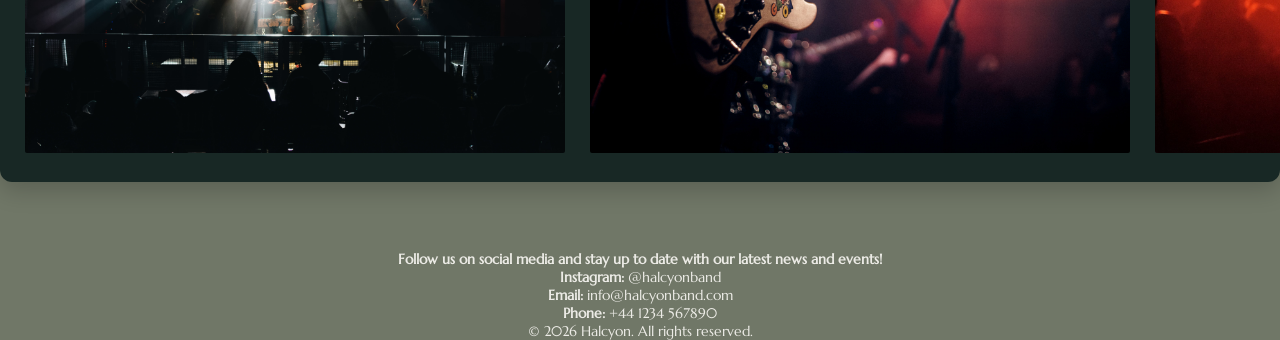
==== commit ab8ba33b: "Update index.html" ====
--- a/index.html
+++ b/index.html
@@ -8,7 +8,8 @@
     <meta name="description" content="Official website of Halcyon, an award-winning indie rock and alternative band. Find tour dates, music, merch, and news.">
 
     <script src="https://code.jquery.com/jquery-3.7.1.min.js"></script>
-
+    <script src="js/main.js"></script>
+    
     <link rel="stylesheet" href="https://cdnjs.cloudflare.com/ajax/libs/font-awesome/6.5.1/css/all.min.css">
     <link rel="stylesheet" type="text/css" href="css/styles.css">
     <link rel="stylesheet" type="text/css" href="css/styles-nav.css">
@@ -55,4 +56,4 @@
     <footer>
       <div id="siteFooter"></div>
     </footer>
-</html>+</html>
